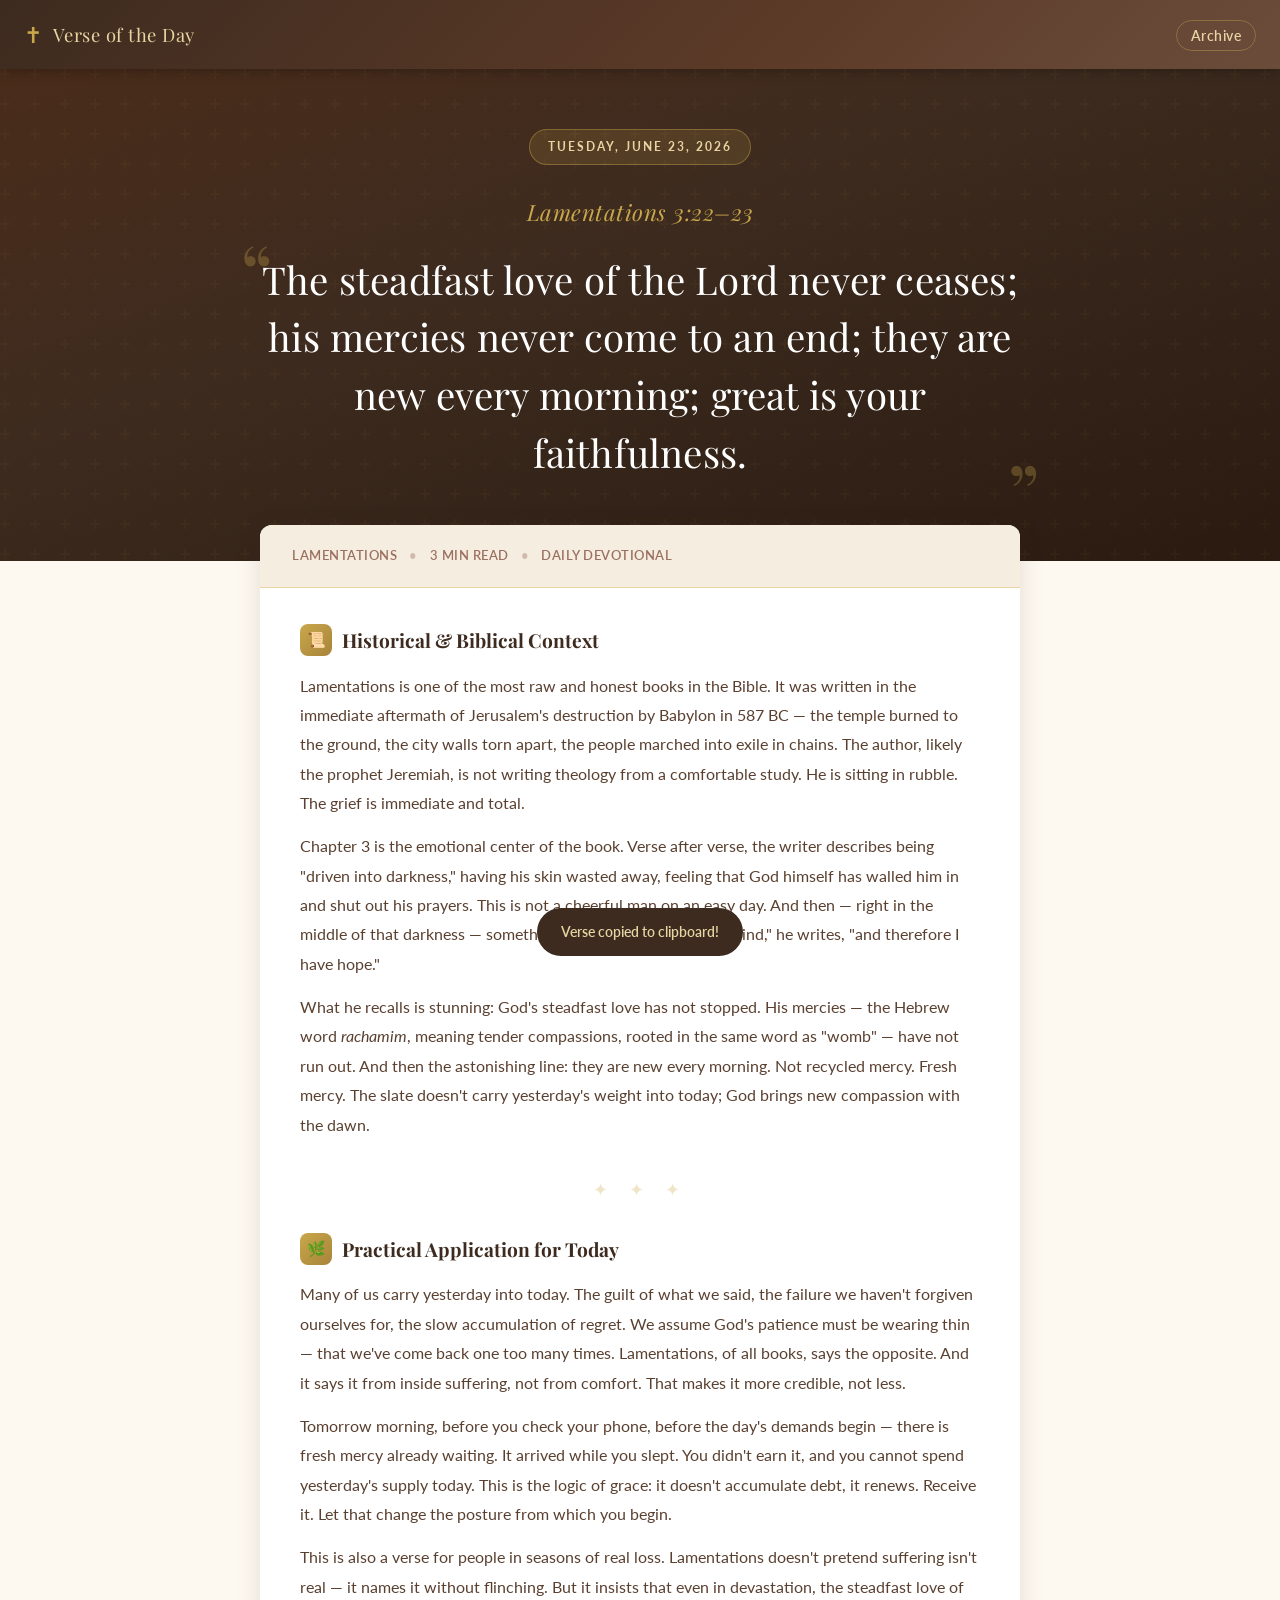
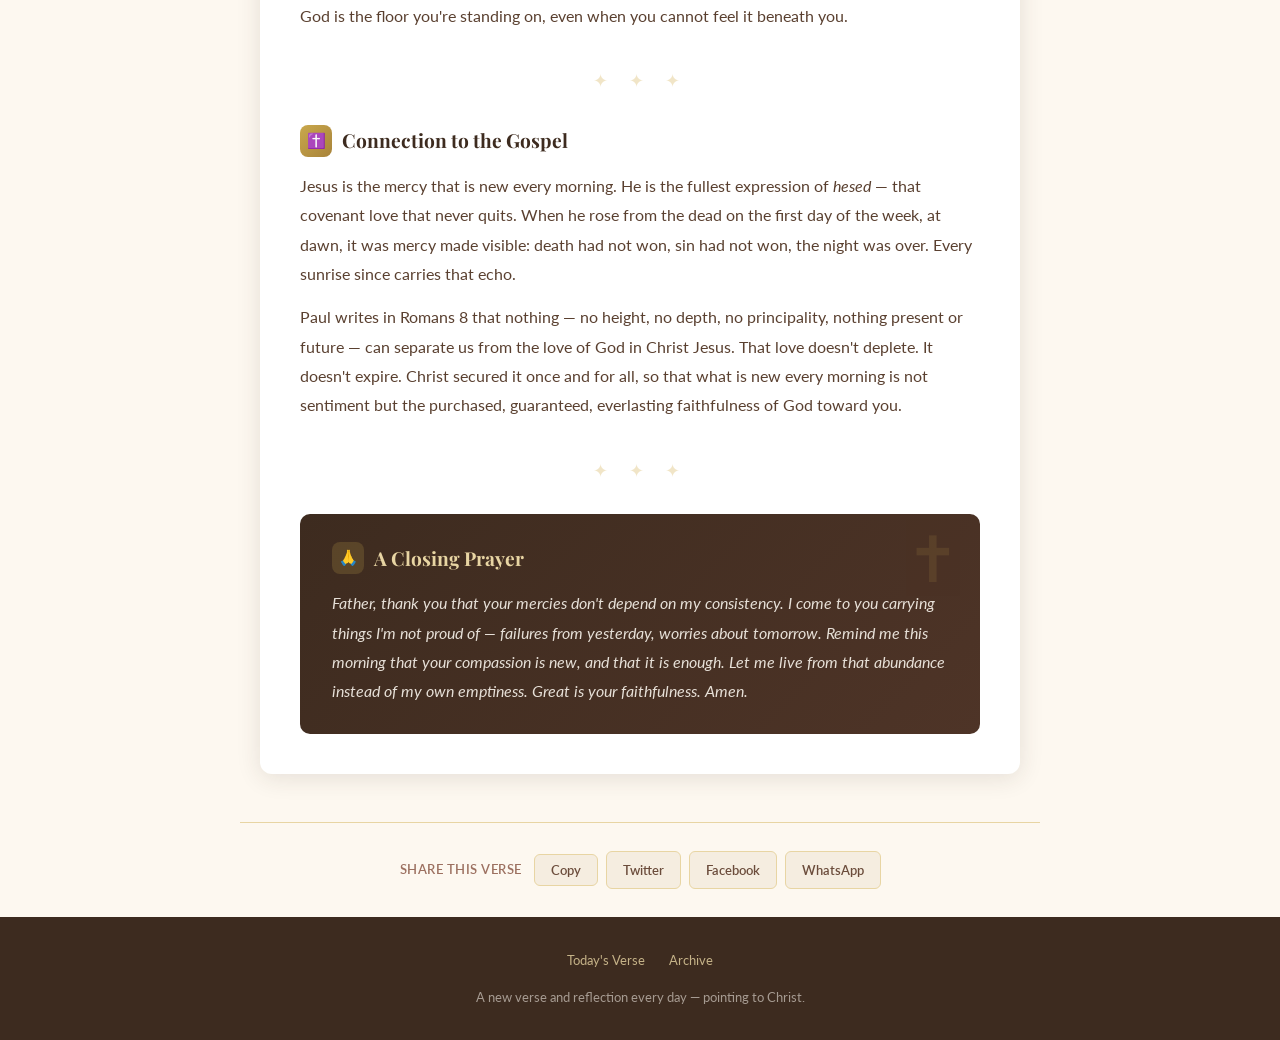
==== verses/2026-06-23.html @ a3418264 "init: initial site structure and templates" ====
<!DOCTYPE html>
<html lang="en">
<head>
  <meta charset="UTF-8">
  <meta name="viewport" content="width=device-width, initial-scale=1.0">
  <title>Lamentations 3:22–23 — Verse of the Day</title>
  <meta name="description" content="The steadfast love of the Lord never ceases; his mercies never come to an end; they are new every morning; great is your faithfulness.">
  <meta property="og:title" content="Lamentations 3:22–23 — Verse of the Day">
  <meta property="og:description" content="The steadfast love of the Lord never ceases; his mercies never come to an end; they are new every morning; great is your faithfulness.">
  <meta property="og:type" content="article">
  <meta name="twitter:card" content="summary">
  <link rel="preconnect" href="https://fonts.googleapis.com">
  <link rel="preconnect" href="https://fonts.gstatic.com" crossorigin>
  <link href="https://fonts.googleapis.com/css2?family=Playfair+Display:ital,wght@0,400;0,700;1,400&family=Lato:wght@400;600;700&display=swap" rel="stylesheet">
  <link rel="stylesheet" href="../css/style.css">
</head>
<body>

  <header class="site-header">
    <a class="site-logo" href="../index.html">
      <span class="cross-icon">✝</span>
      <span>Verse of the Day</span>
    </a>
    <nav><a href="../archive.html">Archive</a></nav>
  </header>

  <section class="hero">
    <div class="date-badge">Tuesday, June 23, 2026</div>
    <p class="verse-reference">Lamentations 3:22–23</p>
    <blockquote class="verse-text">The steadfast love of the Lord never ceases; his mercies never come to an end; they are new every morning; great is your faithfulness.</blockquote>
  </section>

  <main class="container">
    <article class="article-card">
      <div class="article-meta">
        <span>Lamentations</span>
        <span class="divider">•</span>
        <span>3 min read</span>
        <span class="divider">•</span>
        <span>Daily Devotional</span>
      </div>
      <div class="article-body">

        <div class="article-section">
          <div class="section-label">
            <div class="icon">📜</div>
            <h2>Historical &amp; Biblical Context</h2>
          </div>
          <p>Lamentations is one of the most raw and honest books in the Bible. It was written in the immediate aftermath of Jerusalem's destruction by Babylon in 587 BC — the temple burned to the ground, the city walls torn apart, the people marched into exile in chains. The author, likely the prophet Jeremiah, is not writing theology from a comfortable study. He is sitting in rubble. The grief is immediate and total.</p>
          <p>Chapter 3 is the emotional center of the book. Verse after verse, the writer describes being "driven into darkness," having his skin wasted away, feeling that God himself has walled him in and shut out his prayers. This is not a cheerful man on an easy day. And then — right in the middle of that darkness — something shifts. "But this I call to mind," he writes, "and therefore I have hope."</p>
          <p>What he recalls is stunning: God's steadfast love has not stopped. His mercies — the Hebrew word <em>rachamim</em>, meaning tender compassions, rooted in the same word as "womb" — have not run out. And then the astonishing line: they are new every morning. Not recycled mercy. Fresh mercy. The slate doesn't carry yesterday's weight into today; God brings new compassion with the dawn.</p>
        </div>

        <div class="ornament-divider">✦ ✦ ✦</div>

        <div class="article-section">
          <div class="section-label">
            <div class="icon">🌿</div>
            <h2>Practical Application for Today</h2>
          </div>
          <p>Many of us carry yesterday into today. The guilt of what we said, the failure we haven't forgiven ourselves for, the slow accumulation of regret. We assume God's patience must be wearing thin — that we've come back one too many times. Lamentations, of all books, says the opposite. And it says it from inside suffering, not from comfort. That makes it more credible, not less.</p>
          <p>Tomorrow morning, before you check your phone, before the day's demands begin — there is fresh mercy already waiting. It arrived while you slept. You didn't earn it, and you cannot spend yesterday's supply today. This is the logic of grace: it doesn't accumulate debt, it renews. Receive it. Let that change the posture from which you begin.</p>
          <p>This is also a verse for people in seasons of real loss. Lamentations doesn't pretend suffering isn't real — it names it without flinching. But it insists that even in devastation, the steadfast love of God is the floor you're standing on, even when you cannot feel it beneath you.</p>
        </div>

        <div class="ornament-divider">✦ ✦ ✦</div>

        <div class="article-section">
          <div class="section-label">
            <div class="icon">✝️</div>
            <h2>Connection to the Gospel</h2>
          </div>
          <p>Jesus is the mercy that is new every morning. He is the fullest expression of <em>hesed</em> — that covenant love that never quits. When he rose from the dead on the first day of the week, at dawn, it was mercy made visible: death had not won, sin had not won, the night was over. Every sunrise since carries that echo.</p>
          <p>Paul writes in Romans 8 that nothing — no height, no depth, no principality, nothing present or future — can separate us from the love of God in Christ Jesus. That love doesn't deplete. It doesn't expire. Christ secured it once and for all, so that what is new every morning is not sentiment but the purchased, guaranteed, everlasting faithfulness of God toward you.</p>
        </div>

        <div class="ornament-divider">✦ ✦ ✦</div>

        <div class="article-section prayer-box">
          <div class="section-label">
            <div class="icon">🙏</div>
            <h2>A Closing Prayer</h2>
          </div>
          <p>Father, thank you that your mercies don't depend on my consistency. I come to you carrying things I'm not proud of — failures from yesterday, worries about tomorrow. Remind me this morning that your compassion is new, and that it is enough. Let me live from that abundance instead of my own emptiness. Great is your faithfulness. Amen.</p>
        </div>

      </div>
    </article>
  </main>

  <div class="share-bar">
    <span class="share-label">Share this verse</span>
    <button class="share-btn" onclick="copyVerse()">Copy</button>
    <a class="share-btn" href="https://twitter.com/intent/tweet?text=%22His%20mercies%20are%20new%20every%20morning%22%20%E2%80%94%20Lamentations%203%3A22-23" target="_blank" rel="noopener">Twitter</a>
    <a class="share-btn" href="https://www.facebook.com/sharer/sharer.php?u=" target="_blank" rel="noopener">Facebook</a>
    <a class="share-btn" href="https://wa.me/?text=%22His%20mercies%20are%20new%20every%20morning%22%20%E2%80%94%20Lamentations%203%3A22-23" target="_blank" rel="noopener">WhatsApp</a>
  </div>

  <footer class="site-footer">
    <div class="footer-nav">
      <a href="../index.html">Today's Verse</a>
      <a href="../archive.html">Archive</a>
    </div>
    <p>A new verse and reflection every day &mdash; pointing to Christ.</p>
  </footer>

  <div class="toast" id="toast">Verse copied to clipboard!</div>
  <script>
    function copyVerse() {
      const text = '"The steadfast love of the Lord never ceases; his mercies never come to an end; they are new every morning." — Lamentations 3:22–23';
      navigator.clipboard.writeText(text).then(() => {
        const t = document.getElementById('toast');
        t.classList.add('show');
        setTimeout(() => t.classList.remove('show'), 2500);
      });
    }
  </script>
</body>
</html>
---- css/style.css ----
/* ===== RESET & BASE ===== */
*, *::before, *::after { box-sizing: border-box; margin: 0; padding: 0; }

:root {
  --gold:       #c9a84c;
  --gold-light: #e8d5a3;
  --cream:      #fdf8f0;
  --parchment:  #f5ede0;
  --brown-dark: #3d2b1f;
  --brown-mid:  #6b4c3b;
  --brown-soft: #9c7060;
  --text:       #2c1f14;
  --text-soft:  #5a4030;
  --white:      #ffffff;
  --shadow:     rgba(61, 43, 31, 0.12);
  --radius:     12px;
  --font-serif: 'Playfair Display', Georgia, 'Times New Roman', serif;
  --font-sans:  'Lato', 'Helvetica Neue', Arial, sans-serif;
}

html { scroll-behavior: smooth; }

body {
  font-family: var(--font-sans);
  background-color: var(--cream);
  color: var(--text);
  line-height: 1.7;
  min-height: 100vh;
}

/* ===== GOOGLE FONTS (loaded in HTML) ===== */

/* ===== HEADER ===== */
.site-header {
  background: linear-gradient(135deg, var(--brown-dark) 0%, #5c3a28 60%, var(--brown-mid) 100%);
  padding: 16px 24px;
  display: flex;
  align-items: center;
  justify-content: space-between;
  position: sticky;
  top: 0;
  z-index: 100;
  box-shadow: 0 2px 12px rgba(0,0,0,0.3);
}

.site-logo {
  display: flex;
  align-items: center;
  gap: 10px;
  text-decoration: none;
}

.site-logo .cross-icon {
  font-size: 22px;
  color: var(--gold);
}

.site-logo span {
  font-family: var(--font-serif);
  font-size: 1.15rem;
  color: var(--gold-light);
  letter-spacing: 0.5px;
}

nav a {
  color: var(--gold-light);
  text-decoration: none;
  font-size: 0.875rem;
  font-weight: 600;
  letter-spacing: 0.5px;
  padding: 6px 14px;
  border: 1px solid rgba(201,168,76,0.4);
  border-radius: 20px;
  transition: all 0.2s ease;
}

nav a:hover {
  background: rgba(201,168,76,0.15);
  border-color: var(--gold);
  color: var(--gold);
}

/* ===== HERO / VERSE SECTION ===== */
.hero {
  background: linear-gradient(160deg, #4a2c1a 0%, #3d2b1f 40%, #2a1a10 100%);
  padding: 60px 24px 80px;
  text-align: center;
  position: relative;
  overflow: hidden;
}

.hero::before {
  content: '';
  position: absolute;
  inset: 0;
  background: url("data:image/svg+xml,%3Csvg width='60' height='60' viewBox='0 0 60 60' xmlns='http://www.w3.org/2000/svg'%3E%3Cg fill='none' fill-rule='evenodd'%3E%3Cg fill='%23c9a84c' fill-opacity='0.04'%3E%3Cpath d='M36 34v-4h-2v4h-4v2h4v4h2v-4h4v-2h-4zm0-30V0h-2v4h-4v2h4v4h2V6h4V4h-4zM6 34v-4H4v4H0v2h4v4h2v-4h4v-2H6zM6 4V0H4v4H0v2h4v4h2V6h4V4H6z'/%3E%3C/g%3E%3C/g%3E%3C/svg%3E");
  pointer-events: none;
}

.date-badge {
  display: inline-block;
  background: rgba(201,168,76,0.15);
  border: 1px solid rgba(201,168,76,0.4);
  color: var(--gold-light);
  font-size: 0.78rem;
  font-weight: 700;
  letter-spacing: 2px;
  text-transform: uppercase;
  padding: 6px 18px;
  border-radius: 20px;
  margin-bottom: 28px;
}

.verse-reference {
  font-family: var(--font-serif);
  font-size: clamp(1.1rem, 3vw, 1.4rem);
  color: var(--gold);
  margin-bottom: 20px;
  font-style: italic;
  letter-spacing: 0.5px;
}

.verse-text {
  font-family: var(--font-serif);
  font-size: clamp(1.5rem, 4.5vw, 2.4rem);
  color: var(--white);
  max-width: 780px;
  margin: 0 auto;
  line-height: 1.5;
  font-weight: 400;
  letter-spacing: 0.2px;
  position: relative;
}

.verse-text::before {
  content: '\201C';
  font-size: 5rem;
  color: var(--gold);
  opacity: 0.3;
  position: absolute;
  top: -20px;
  left: -10px;
  line-height: 1;
  font-family: var(--font-serif);
}

.verse-text::after {
  content: '\201D';
  font-size: 5rem;
  color: var(--gold);
  opacity: 0.3;
  position: absolute;
  bottom: -50px;
  right: -10px;
  line-height: 1;
  font-family: var(--font-serif);
}

/* ===== SHARE BUTTONS ===== */
.share-bar {
  display: flex;
  align-items: center;
  justify-content: center;
  gap: 8px;
  flex-wrap: wrap;
  padding: 28px 20px;
  border-top: 1px solid var(--gold-light);
  max-width: 800px;
  margin: 0 auto;
}

.share-label {
  color: var(--brown-soft);
  font-size: 0.8rem;
  font-weight: 600;
  letter-spacing: 0.5px;
  text-transform: uppercase;
  margin-right: 4px;
}

.share-btn {
  display: inline-flex;
  align-items: center;
  padding: 7px 16px;
  border-radius: 6px;
  font-size: 0.82rem;
  font-weight: 600;
  font-family: var(--font-sans);
  text-decoration: none;
  color: var(--brown-mid);
  background: var(--parchment);
  border: 1px solid var(--gold-light);
  cursor: pointer;
  transition: background 0.15s ease, border-color 0.15s ease;
}

.share-btn:hover {
  background: var(--gold-light);
  border-color: var(--gold);
}

/* ===== MAIN CONTENT ===== */
.container {
  max-width: 800px;
  margin: 0 auto;
  padding: 0 20px;
}

.article-card {
  background: var(--white);
  border-radius: var(--radius);
  box-shadow: 0 4px 24px var(--shadow);
  margin: -36px auto 48px;
  overflow: hidden;
  position: relative;
}

.article-meta {
  background: var(--parchment);
  border-bottom: 1px solid var(--gold-light);
  padding: 20px 32px;
  display: flex;
  align-items: center;
  gap: 12px;
}

.article-meta .divider { color: var(--brown-soft); opacity: 0.4; }

.article-meta span {
  font-size: 0.8rem;
  font-weight: 600;
  letter-spacing: 0.5px;
  color: var(--brown-soft);
  text-transform: uppercase;
}

.article-body {
  padding: 36px 40px 40px;
}

@media (max-width: 600px) {
  .article-body { padding: 24px 20px 28px; }
  .article-meta { padding: 16px 20px; }
}

/* ===== ARTICLE SECTIONS ===== */
.article-section {
  margin-bottom: 36px;
}

.article-section:last-child { margin-bottom: 0; }

.section-label {
  display: flex;
  align-items: center;
  gap: 10px;
  margin-bottom: 14px;
}

.section-label .icon {
  width: 32px;
  height: 32px;
  background: linear-gradient(135deg, var(--gold) 0%, #a8833a 100%);
  border-radius: 8px;
  display: flex;
  align-items: center;
  justify-content: center;
  font-size: 15px;
  flex-shrink: 0;
}

.section-label h2 {
  font-family: var(--font-serif);
  font-size: 1.2rem;
  color: var(--brown-dark);
  font-weight: 700;
}

.article-section p {
  color: var(--text-soft);
  font-size: 1.02rem;
  line-height: 1.8;
  margin-bottom: 14px;
}

.article-section p:last-child { margin-bottom: 0; }

/* ===== DIVIDER ===== */
.ornament-divider {
  text-align: center;
  margin: 28px 0;
  color: var(--gold-light);
  font-size: 1.1rem;
  letter-spacing: 8px;
  opacity: 0.6;
}

/* ===== PRAYER BOX ===== */
.prayer-box {
  background: linear-gradient(135deg, var(--brown-dark) 0%, #4e3427 100%);
  border-radius: 10px;
  padding: 28px 32px;
  margin-top: 8px;
  position: relative;
  overflow: hidden;
}

.prayer-box::before {
  content: '\271D';
  position: absolute;
  right: 20px;
  top: 12px;
  font-size: 4rem;
  color: var(--gold);
  opacity: 0.12;
  line-height: 1;
}

.prayer-box .section-label h2 { color: var(--gold-light); }
.prayer-box .section-label .icon { background: rgba(201,168,76,0.2); }

.prayer-box p {
  color: rgba(253,248,240,0.88) !important;
  font-style: italic;
  font-size: 1.02rem;
}

/* ===== FOOTER ===== */
.site-footer {
  background: var(--brown-dark);
  color: rgba(253,248,240,0.55);
  text-align: center;
  padding: 32px 20px;
  font-size: 0.83rem;
}

.site-footer a {
  color: var(--gold-light);
  text-decoration: none;
  opacity: 0.8;
  transition: opacity 0.2s;
}

.site-footer a:hover { opacity: 1; }

.site-footer .footer-nav {
  display: flex;
  justify-content: center;
  gap: 24px;
  margin-bottom: 14px;
}

/* ===== ARCHIVE PAGE ===== */
.page-hero {
  background: linear-gradient(135deg, var(--brown-dark) 0%, #4e3427 100%);
  padding: 48px 24px;
  text-align: center;
}

.page-hero h1 {
  font-family: var(--font-serif);
  font-size: clamp(1.8rem, 4vw, 2.6rem);
  color: var(--gold-light);
  margin-bottom: 10px;
}

.page-hero p {
  color: rgba(253,248,240,0.6);
  font-size: 0.95rem;
}

.archive-grid {
  display: grid;
  grid-template-columns: repeat(auto-fill, minmax(300px, 1fr));
  gap: 20px;
  padding: 40px 0 60px;
}

.archive-card {
  background: var(--white);
  border-radius: var(--radius);
  box-shadow: 0 2px 12px var(--shadow);
  padding: 24px;
  text-decoration: none;
  display: block;
  transition: transform 0.2s ease, box-shadow 0.2s ease;
  border-left: 4px solid var(--gold);
}

.archive-card:hover {
  transform: translateY(-3px);
  box-shadow: 0 6px 20px var(--shadow);
}

.archive-card .card-date {
  font-size: 0.75rem;
  font-weight: 700;
  text-transform: uppercase;
  letter-spacing: 1px;
  color: var(--gold);
  margin-bottom: 8px;
}

.archive-card .card-ref {
  font-family: var(--font-serif);
  font-size: 1rem;
  color: var(--brown-dark);
  font-weight: 700;
  margin-bottom: 8px;
}

.archive-card .card-preview {
  font-size: 0.88rem;
  color: var(--text-soft);
  line-height: 1.6;
  display: -webkit-box;
  -webkit-line-clamp: 3;
  -webkit-box-orient: vertical;
  overflow: hidden;
}

/* ===== COPY SUCCESS TOAST ===== */
.toast {
  position: fixed;
  bottom: 24px;
  left: 50%;
  transform: translateX(-50%) translateY(80px);
  background: var(--brown-dark);
  color: var(--gold-light);
  padding: 12px 24px;
  border-radius: 24px;
  font-size: 0.875rem;
  font-weight: 600;
  z-index: 1000;
  transition: transform 0.3s ease;
  pointer-events: none;
}

.toast.show { transform: translateX(-50%) translateY(0); }

/* ===== RESPONSIVE ===== */
@media (max-width: 480px) {
  .hero { padding: 48px 16px 64px; }
  .verse-text::before, .verse-text::after { display: none; }
  .share-bar { gap: 8px; }
  .share-btn { padding: 8px 14px; font-size: 0.78rem; }
  .archive-grid { grid-template-columns: 1fr; }
}
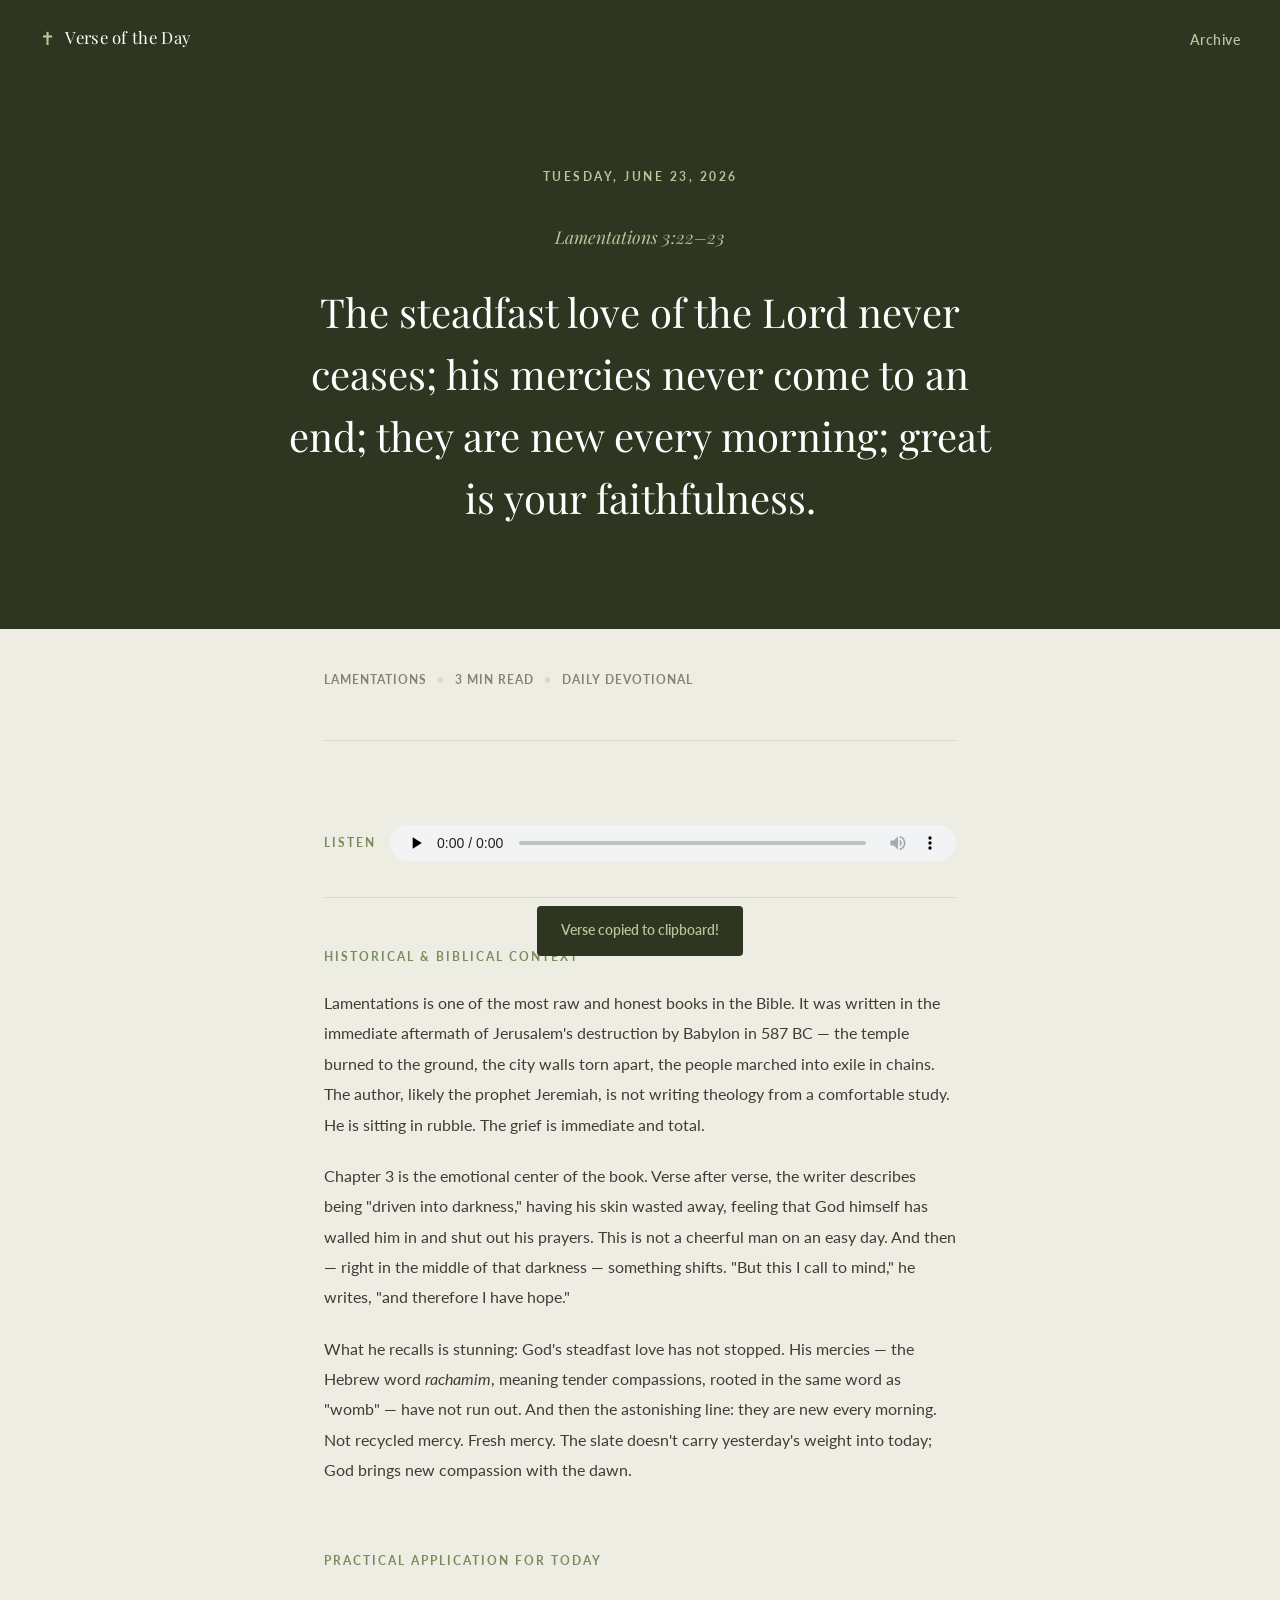
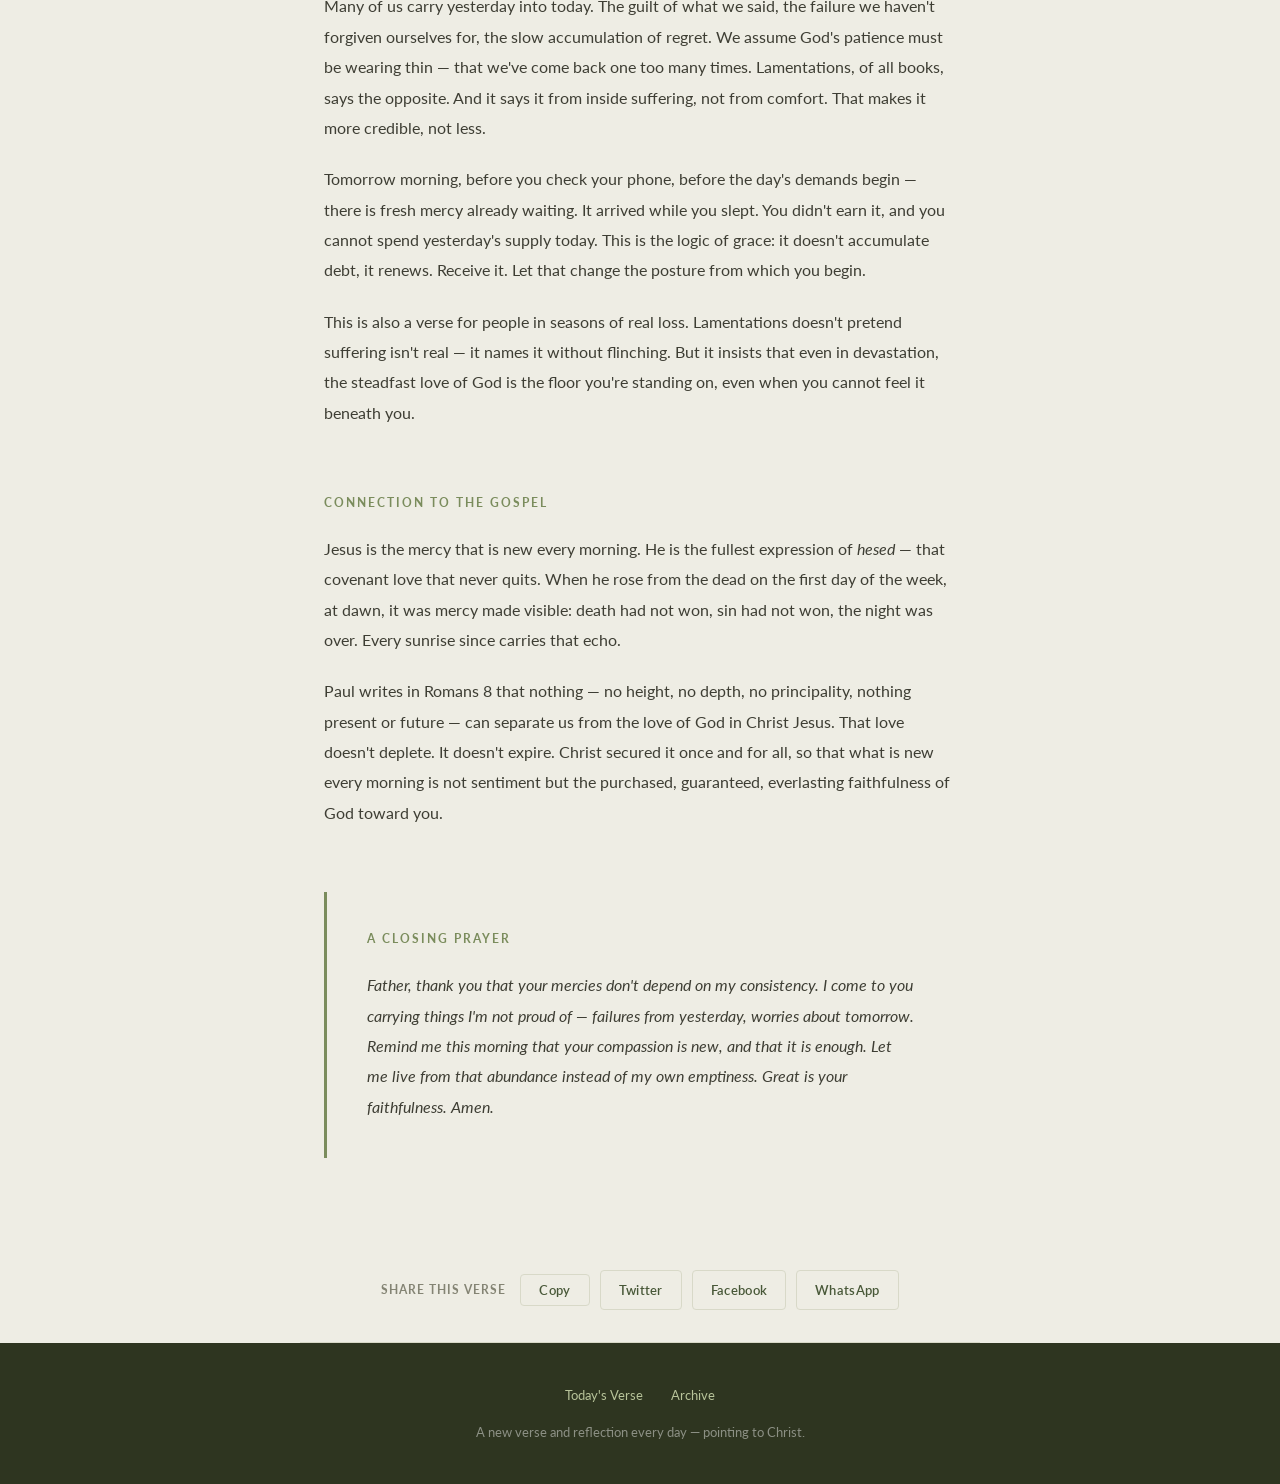
==== commit c91ab2b4: "feat: add ElevenLabs TTS audio player to Tuesday article" ====
--- a/verses/2026-06-23.html
+++ b/verses/2026-06-23.html
@@ -38,6 +38,13 @@
         <span>3 min read</span>
         <span class="divider">•</span>
         <span>Daily Devotional</span>
+      </div>
+
+      <div class="audio-player">
+        <span class="audio-label">Listen</span>
+        <audio controls preload="none">
+          <source src="../audio/2026-06-23.mp3" type="audio/mpeg">
+        </audio>
       </div>
       <div class="article-body">
 
--- a/css/style.css
+++ b/css/style.css
@@ -2,45 +2,45 @@
 *, *::before, *::after { box-sizing: border-box; margin: 0; padding: 0; }
 
 :root {
-  --gold:       #c9a84c;
-  --gold-light: #e8d5a3;
-  --cream:      #fdf8f0;
-  --parchment:  #f5ede0;
-  --brown-dark: #3d2b1f;
-  --brown-mid:  #6b4c3b;
-  --brown-soft: #9c7060;
-  --text:       #2c1f14;
-  --text-soft:  #5a4030;
-  --white:      #ffffff;
-  --shadow:     rgba(61, 43, 31, 0.12);
-  --radius:     12px;
-  --font-serif: 'Playfair Display', Georgia, 'Times New Roman', serif;
-  --font-sans:  'Lato', 'Helvetica Neue', Arial, sans-serif;
+  --olive:        #7a8c5c;   /* warm army green accent */
+  --olive-light:  #b8c49a;   /* warm sage */
+  --olive-pale:   #e4e8d8;   /* pale warm sage */
+  --forest:       #2e3520;   /* deep warm forest */
+  --forest-mid:   #485838;   /* mid warm olive */
+  --cream:        #eeede4;   /* warm creamy-olive background */
+  --white:        #ffffff;
+  --text:         #1c1c18;   /* warm near-black */
+  --text-soft:    #3e3e34;   /* warm secondary text */
+  --text-muted:   #848474;   /* warm muted label */
+  --border:       #d8d9c8;   /* warm sage border */
+  --shadow:       rgba(46, 53, 32, 0.08);
+  --radius:       10px;
+  --font-serif:   'Playfair Display', Georgia, 'Times New Roman', serif;
+  --font-sans:    'Lato', 'Helvetica Neue', Arial, sans-serif;
+  --content-width: 680px;
 }
 
 html { scroll-behavior: smooth; }
 
 body {
   font-family: var(--font-sans);
+  font-size: 19px;
   background-color: var(--cream);
   color: var(--text);
-  line-height: 1.7;
+  line-height: 1.9;
   min-height: 100vh;
 }
-
-/* ===== GOOGLE FONTS (loaded in HTML) ===== */
 
 /* ===== HEADER ===== */
 .site-header {
-  background: linear-gradient(135deg, var(--brown-dark) 0%, #5c3a28 60%, var(--brown-mid) 100%);
-  padding: 16px 24px;
+  background: var(--forest);
+  padding: 20px 40px;
   display: flex;
   align-items: center;
   justify-content: space-between;
   position: sticky;
   top: 0;
   z-index: 100;
-  box-shadow: 0 2px 12px rgba(0,0,0,0.3);
 }
 
 .site-logo {
@@ -51,109 +51,61 @@
 }
 
 .site-logo .cross-icon {
-  font-size: 22px;
-  color: var(--gold);
+  font-size: 18px;
+  color: var(--olive-light);
 }
 
 .site-logo span {
   font-family: var(--font-serif);
-  font-size: 1.15rem;
-  color: var(--gold-light);
-  letter-spacing: 0.5px;
+  font-size: 1.05rem;
+  color: var(--white);
+  letter-spacing: 0.3px;
 }
 
 nav a {
-  color: var(--gold-light);
-  text-decoration: none;
-  font-size: 0.875rem;
+  color: var(--olive-light);
+  text-decoration: none;
+  font-size: 0.85rem;
   font-weight: 600;
   letter-spacing: 0.5px;
-  padding: 6px 14px;
-  border: 1px solid rgba(201,168,76,0.4);
-  border-radius: 20px;
-  transition: all 0.2s ease;
-}
-
-nav a:hover {
-  background: rgba(201,168,76,0.15);
-  border-color: var(--gold);
-  color: var(--gold);
-}
+  transition: color 0.2s ease;
+}
+
+nav a:hover { color: var(--white); }
 
 /* ===== HERO / VERSE SECTION ===== */
 .hero {
-  background: linear-gradient(160deg, #4a2c1a 0%, #3d2b1f 40%, #2a1a10 100%);
-  padding: 60px 24px 80px;
+  background: var(--forest);
+  padding: 80px 40px 100px;
   text-align: center;
-  position: relative;
-  overflow: hidden;
-}
-
-.hero::before {
-  content: '';
-  position: absolute;
-  inset: 0;
-  background: url("data:image/svg+xml,%3Csvg width='60' height='60' viewBox='0 0 60 60' xmlns='http://www.w3.org/2000/svg'%3E%3Cg fill='none' fill-rule='evenodd'%3E%3Cg fill='%23c9a84c' fill-opacity='0.04'%3E%3Cpath d='M36 34v-4h-2v4h-4v2h4v4h2v-4h4v-2h-4zm0-30V0h-2v4h-4v2h4v4h2V6h4V4h-4zM6 34v-4H4v4H0v2h4v4h2v-4h4v-2H6zM6 4V0H4v4H0v2h4v4h2V6h4V4H6z'/%3E%3C/g%3E%3C/g%3E%3C/svg%3E");
-  pointer-events: none;
 }
 
 .date-badge {
   display: inline-block;
-  background: rgba(201,168,76,0.15);
-  border: 1px solid rgba(201,168,76,0.4);
-  color: var(--gold-light);
-  font-size: 0.78rem;
-  font-weight: 700;
-  letter-spacing: 2px;
-  text-transform: uppercase;
-  padding: 6px 18px;
-  border-radius: 20px;
+  color: var(--olive-light);
+  font-size: 0.72rem;
+  font-weight: 700;
+  letter-spacing: 2.5px;
+  text-transform: uppercase;
+  margin-bottom: 32px;
+}
+
+.verse-reference {
+  font-family: var(--font-serif);
+  font-size: 1.1rem;
+  color: var(--olive-light);
   margin-bottom: 28px;
-}
-
-.verse-reference {
-  font-family: var(--font-serif);
-  font-size: clamp(1.1rem, 3vw, 1.4rem);
-  color: var(--gold);
-  margin-bottom: 20px;
   font-style: italic;
-  letter-spacing: 0.5px;
 }
 
 .verse-text {
   font-family: var(--font-serif);
-  font-size: clamp(1.5rem, 4.5vw, 2.4rem);
+  font-size: clamp(1.7rem, 4vw, 2.5rem);
   color: var(--white);
-  max-width: 780px;
+  max-width: 740px;
   margin: 0 auto;
-  line-height: 1.5;
+  line-height: 1.55;
   font-weight: 400;
-  letter-spacing: 0.2px;
-  position: relative;
-}
-
-.verse-text::before {
-  content: '\201C';
-  font-size: 5rem;
-  color: var(--gold);
-  opacity: 0.3;
-  position: absolute;
-  top: -20px;
-  left: -10px;
-  line-height: 1;
-  font-family: var(--font-serif);
-}
-
-.verse-text::after {
-  content: '\201D';
-  font-size: 5rem;
-  color: var(--gold);
-  opacity: 0.3;
-  position: absolute;
-  bottom: -50px;
-  right: -10px;
-  line-height: 1;
-  font-family: var(--font-serif);
 }
 
 /* ===== SHARE BUTTONS ===== */
@@ -161,258 +113,242 @@
   display: flex;
   align-items: center;
   justify-content: center;
-  gap: 8px;
+  gap: 10px;
   flex-wrap: wrap;
-  padding: 28px 20px;
-  border-top: 1px solid var(--gold-light);
-  max-width: 800px;
+  padding: 32px 20px;
+  max-width: var(--content-width);
   margin: 0 auto;
+  border-bottom: 1px solid var(--border);
 }
 
 .share-label {
-  color: var(--brown-soft);
+  color: var(--text-muted);
+  font-size: 0.75rem;
+  font-weight: 700;
+  letter-spacing: 1px;
+  text-transform: uppercase;
+  margin-right: 4px;
+}
+
+.share-btn {
+  display: inline-flex;
+  align-items: center;
+  padding: 7px 18px;
+  border-radius: 4px;
   font-size: 0.8rem;
   font-weight: 600;
-  letter-spacing: 0.5px;
-  text-transform: uppercase;
-  margin-right: 4px;
-}
-
-.share-btn {
-  display: inline-flex;
-  align-items: center;
-  padding: 7px 16px;
-  border-radius: 6px;
-  font-size: 0.82rem;
-  font-weight: 600;
   font-family: var(--font-sans);
   text-decoration: none;
-  color: var(--brown-mid);
-  background: var(--parchment);
-  border: 1px solid var(--gold-light);
+  color: var(--forest-mid);
+  background: var(--cream);
+  border: 1px solid var(--border);
   cursor: pointer;
   transition: background 0.15s ease, border-color 0.15s ease;
+  letter-spacing: 0.3px;
 }
 
 .share-btn:hover {
-  background: var(--gold-light);
-  border-color: var(--gold);
+  background: var(--olive-pale);
+  border-color: var(--olive-light);
+  color: var(--forest);
 }
 
 /* ===== MAIN CONTENT ===== */
 .container {
-  max-width: 800px;
+  max-width: var(--content-width);
   margin: 0 auto;
-  padding: 0 20px;
+  padding: 0 24px;
 }
 
 .article-card {
-  background: var(--white);
-  border-radius: var(--radius);
-  box-shadow: 0 4px 24px var(--shadow);
-  margin: -36px auto 48px;
-  overflow: hidden;
-  position: relative;
+  margin: 0 auto;
+  padding-bottom: 80px;
 }
 
 .article-meta {
-  background: var(--parchment);
-  border-bottom: 1px solid var(--gold-light);
-  padding: 20px 32px;
-  display: flex;
-  align-items: center;
-  gap: 12px;
-}
-
-.article-meta .divider { color: var(--brown-soft); opacity: 0.4; }
+  display: flex;
+  align-items: center;
+  gap: 10px;
+  padding: 40px 0 48px;
+  border-bottom: 1px solid var(--border);
+  margin-bottom: 64px;
+}
+
+.article-meta .divider { color: var(--border); }
 
 .article-meta span {
-  font-size: 0.8rem;
-  font-weight: 600;
-  letter-spacing: 0.5px;
-  color: var(--brown-soft);
-  text-transform: uppercase;
-}
-
-.article-body {
-  padding: 36px 40px 40px;
-}
-
-@media (max-width: 600px) {
-  .article-body { padding: 24px 20px 28px; }
-  .article-meta { padding: 16px 20px; }
+  font-size: 0.75rem;
+  font-weight: 700;
+  letter-spacing: 1px;
+  color: var(--text-muted);
+  text-transform: uppercase;
+}
+
+.article-body { padding: 0; }
+
+/* ===== AUDIO PLAYER ===== */
+.audio-player {
+  display: flex;
+  align-items: center;
+  gap: 14px;
+  padding: 20px 0 36px;
+  border-bottom: 1px solid var(--border);
+  margin-bottom: 48px;
+}
+
+.audio-label {
+  font-size: 0.72rem;
+  font-weight: 700;
+  letter-spacing: 2px;
+  text-transform: uppercase;
+  color: var(--olive);
+  white-space: nowrap;
+}
+
+.audio-player audio {
+  flex: 1;
+  height: 36px;
+  accent-color: var(--olive);
 }
 
 /* ===== ARTICLE SECTIONS ===== */
 .article-section {
-  margin-bottom: 36px;
+  margin-bottom: 64px;
 }
 
 .article-section:last-child { margin-bottom: 0; }
 
+/* Icon boxes hidden — replaced by clean text label */
+.section-label .icon { display: none; }
+
 .section-label {
-  display: flex;
-  align-items: center;
-  gap: 10px;
-  margin-bottom: 14px;
-}
-
-.section-label .icon {
-  width: 32px;
-  height: 32px;
-  background: linear-gradient(135deg, var(--gold) 0%, #a8833a 100%);
-  border-radius: 8px;
-  display: flex;
-  align-items: center;
-  justify-content: center;
-  font-size: 15px;
-  flex-shrink: 0;
+  margin-bottom: 20px;
 }
 
 .section-label h2 {
-  font-family: var(--font-serif);
-  font-size: 1.2rem;
-  color: var(--brown-dark);
-  font-weight: 700;
+  font-size: 0.72rem;
+  font-weight: 700;
+  letter-spacing: 2px;
+  text-transform: uppercase;
+  color: var(--olive);
 }
 
 .article-section p {
   color: var(--text-soft);
-  font-size: 1.02rem;
-  line-height: 1.8;
-  margin-bottom: 14px;
+  font-size: 1rem;
+  line-height: 1.9;
+  margin-bottom: 1.3em;
 }
 
 .article-section p:last-child { margin-bottom: 0; }
 
-/* ===== DIVIDER ===== */
-.ornament-divider {
-  text-align: center;
-  margin: 28px 0;
-  color: var(--gold-light);
-  font-size: 1.1rem;
-  letter-spacing: 8px;
-  opacity: 0.6;
-}
+/* Ornament dividers removed — whitespace does the work */
+.ornament-divider { display: none; }
 
 /* ===== PRAYER BOX ===== */
 .prayer-box {
-  background: linear-gradient(135deg, var(--brown-dark) 0%, #4e3427 100%);
-  border-radius: 10px;
-  padding: 28px 32px;
-  margin-top: 8px;
-  position: relative;
-  overflow: hidden;
-}
-
-.prayer-box::before {
-  content: '\271D';
-  position: absolute;
-  right: 20px;
-  top: 12px;
-  font-size: 4rem;
-  color: var(--gold);
-  opacity: 0.12;
-  line-height: 1;
-}
-
-.prayer-box .section-label h2 { color: var(--gold-light); }
-.prayer-box .section-label .icon { background: rgba(201,168,76,0.2); }
+  background: var(--cream);
+  border-left: 3px solid var(--olive);
+  border-radius: 0;
+  padding: 36px 40px;
+  margin-top: 0;
+}
+
+.prayer-box::before { display: none; }
+
+.prayer-box .section-label h2 { color: var(--olive); }
 
 .prayer-box p {
-  color: rgba(253,248,240,0.88) !important;
+  color: var(--text-soft) !important;
   font-style: italic;
-  font-size: 1.02rem;
+  font-size: 1rem;
 }
 
 /* ===== FOOTER ===== */
 .site-footer {
-  background: var(--brown-dark);
-  color: rgba(253,248,240,0.55);
+  background: var(--forest);
+  color: rgba(255,255,255,0.45);
   text-align: center;
-  padding: 32px 20px;
-  font-size: 0.83rem;
+  padding: 40px 20px;
+  font-size: 0.8rem;
 }
 
 .site-footer a {
-  color: var(--gold-light);
-  text-decoration: none;
-  opacity: 0.8;
-  transition: opacity 0.2s;
-}
-
-.site-footer a:hover { opacity: 1; }
+  color: var(--olive-light);
+  text-decoration: none;
+  transition: color 0.2s;
+}
+
+.site-footer a:hover { color: var(--white); }
 
 .site-footer .footer-nav {
   display: flex;
   justify-content: center;
-  gap: 24px;
-  margin-bottom: 14px;
+  gap: 28px;
+  margin-bottom: 12px;
 }
 
 /* ===== ARCHIVE PAGE ===== */
 .page-hero {
-  background: linear-gradient(135deg, var(--brown-dark) 0%, #4e3427 100%);
-  padding: 48px 24px;
+  background: var(--forest);
+  padding: 72px 40px;
   text-align: center;
 }
 
 .page-hero h1 {
   font-family: var(--font-serif);
-  font-size: clamp(1.8rem, 4vw, 2.6rem);
-  color: var(--gold-light);
-  margin-bottom: 10px;
+  font-size: clamp(2rem, 4vw, 2.8rem);
+  color: var(--white);
+  margin-bottom: 12px;
+  font-weight: 400;
 }
 
 .page-hero p {
-  color: rgba(253,248,240,0.6);
-  font-size: 0.95rem;
+  color: var(--olive-light);
+  font-size: 0.9rem;
+  letter-spacing: 0.5px;
 }
 
 .archive-grid {
   display: grid;
   grid-template-columns: repeat(auto-fill, minmax(300px, 1fr));
-  gap: 20px;
-  padding: 40px 0 60px;
+  gap: 1px;
+  padding: 60px 0 80px;
+  background: var(--border);
 }
 
 .archive-card {
   background: var(--white);
-  border-radius: var(--radius);
-  box-shadow: 0 2px 12px var(--shadow);
-  padding: 24px;
+  padding: 32px 28px;
   text-decoration: none;
   display: block;
-  transition: transform 0.2s ease, box-shadow 0.2s ease;
-  border-left: 4px solid var(--gold);
-}
-
-.archive-card:hover {
-  transform: translateY(-3px);
-  box-shadow: 0 6px 20px var(--shadow);
-}
+  transition: background 0.15s ease;
+}
+
+.archive-card:hover { background: var(--cream); }
 
 .archive-card .card-date {
-  font-size: 0.75rem;
-  font-weight: 700;
-  text-transform: uppercase;
-  letter-spacing: 1px;
-  color: var(--gold);
-  margin-bottom: 8px;
+  font-size: 0.7rem;
+  font-weight: 700;
+  text-transform: uppercase;
+  letter-spacing: 1.5px;
+  color: var(--olive);
+  margin-bottom: 10px;
 }
 
 .archive-card .card-ref {
   font-family: var(--font-serif);
-  font-size: 1rem;
-  color: var(--brown-dark);
-  font-weight: 700;
-  margin-bottom: 8px;
+  font-size: 1.15rem;
+  color: var(--text);
+  font-weight: 700;
+  margin-bottom: 10px;
+  line-height: 1.3;
 }
 
 .archive-card .card-preview {
   font-size: 0.88rem;
-  color: var(--text-soft);
-  line-height: 1.6;
+  color: var(--text-muted);
+  line-height: 1.7;
   display: -webkit-box;
   -webkit-line-clamp: 3;
   -webkit-box-orient: vertical;
@@ -425,11 +361,11 @@
   bottom: 24px;
   left: 50%;
   transform: translateX(-50%) translateY(80px);
-  background: var(--brown-dark);
-  color: var(--gold-light);
+  background: var(--forest);
+  color: var(--olive-light);
   padding: 12px 24px;
-  border-radius: 24px;
-  font-size: 0.875rem;
+  border-radius: 4px;
+  font-size: 0.85rem;
   font-weight: 600;
   z-index: 1000;
   transition: transform 0.3s ease;
@@ -439,10 +375,23 @@
 .toast.show { transform: translateX(-50%) translateY(0); }
 
 /* ===== RESPONSIVE ===== */
-@media (max-width: 480px) {
-  .hero { padding: 48px 16px 64px; }
-  .verse-text::before, .verse-text::after { display: none; }
-  .share-bar { gap: 8px; }
-  .share-btn { padding: 8px 14px; font-size: 0.78rem; }
+@media (max-width: 600px) {
+  body { font-size: 20px; }
+  .site-header { padding: 16px 20px; }
+  .hero { padding: 60px 20px 80px; }
+  .verse-text { font-size: 1.9rem; line-height: 1.5; }
+  .verse-reference { font-size: 1.15rem; }
+  .article-meta { padding: 32px 0 36px; margin-bottom: 48px; }
+  .article-section { margin-bottom: 48px; }
+  .article-section p { font-size: 1.1rem; line-height: 1.9; }
+  .section-label h2 { font-size: 0.8rem; }
+  .prayer-box { padding: 28px 24px; }
+  .prayer-box p { font-size: 1.1rem; }
+  .share-bar { padding: 24px 16px; gap: 8px; }
+  .share-btn { font-size: 0.9rem; }
   .archive-grid { grid-template-columns: 1fr; }
-}
+  .archive-card .card-ref { font-size: 1.25rem; }
+  .archive-card .card-preview { font-size: 0.95rem; }
+  .page-hero { padding: 52px 20px; }
+  .page-hero h1 { font-size: 2.2rem; }
+}
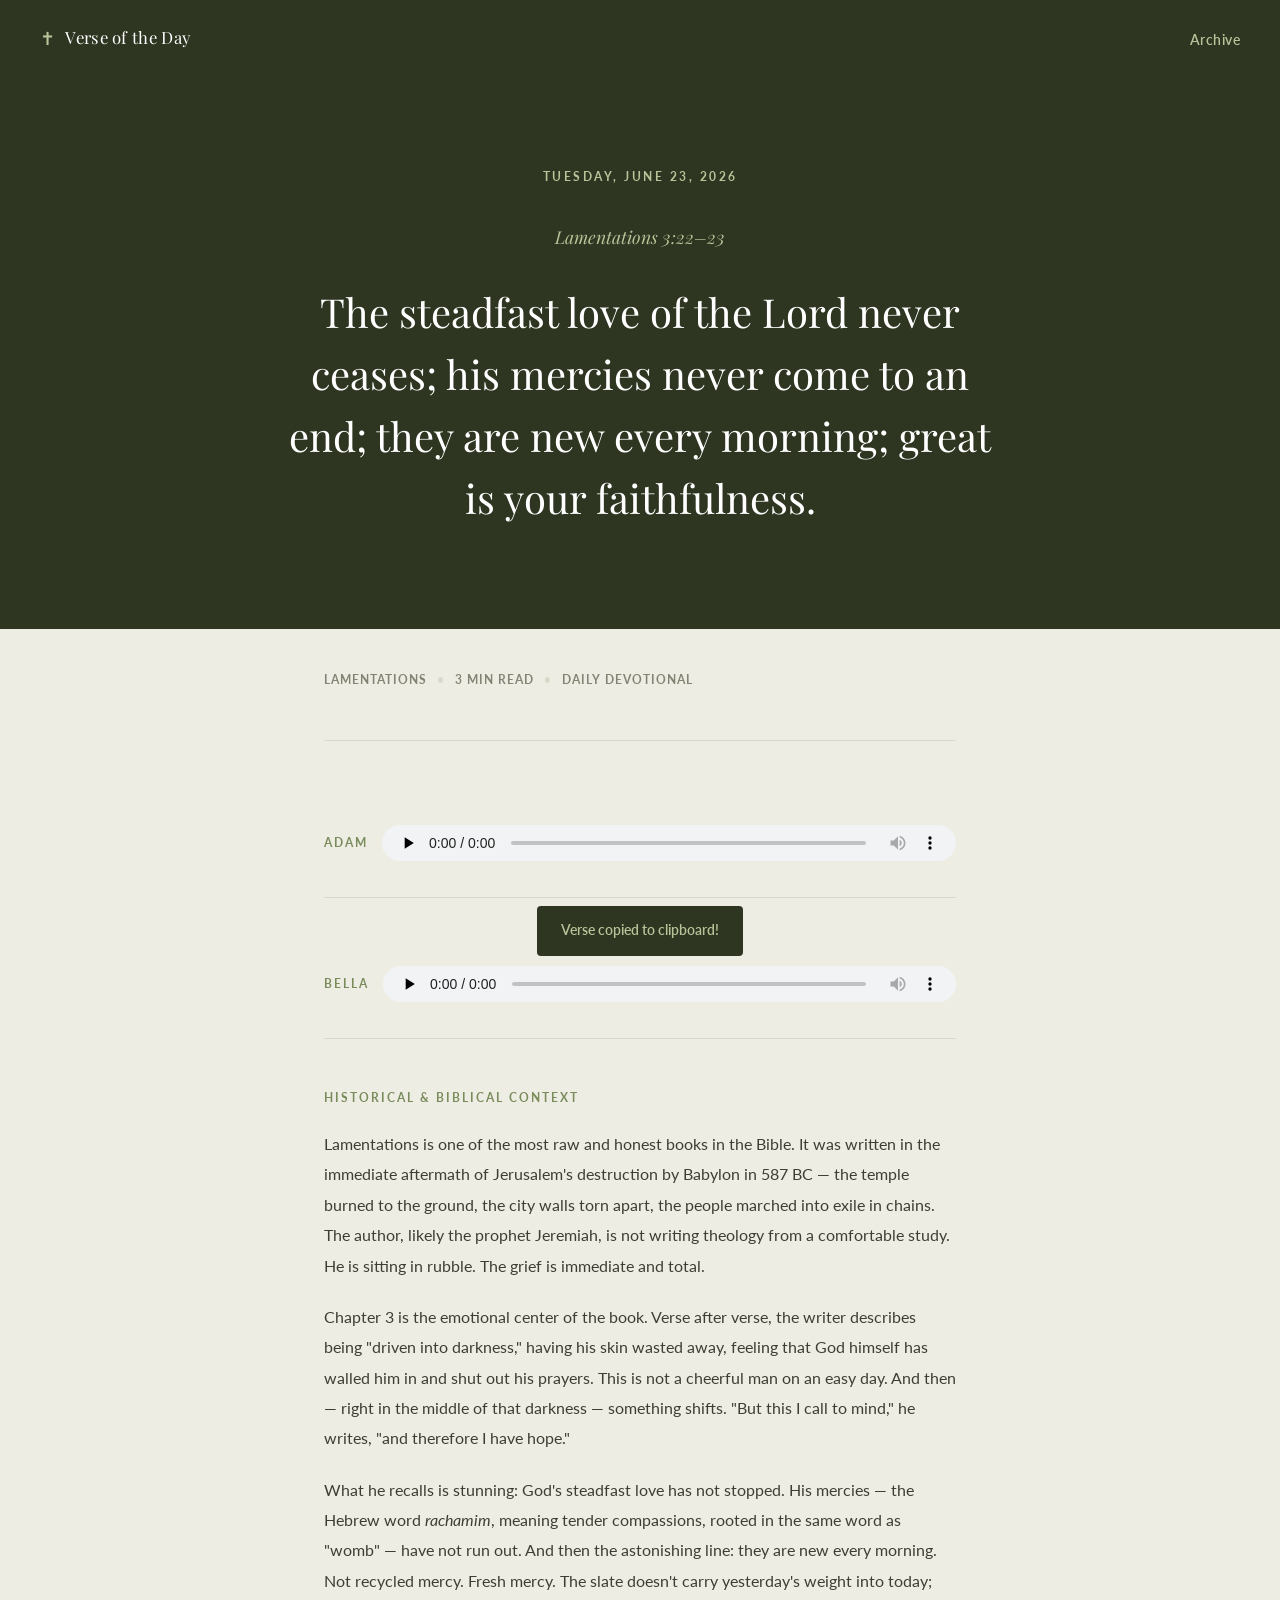
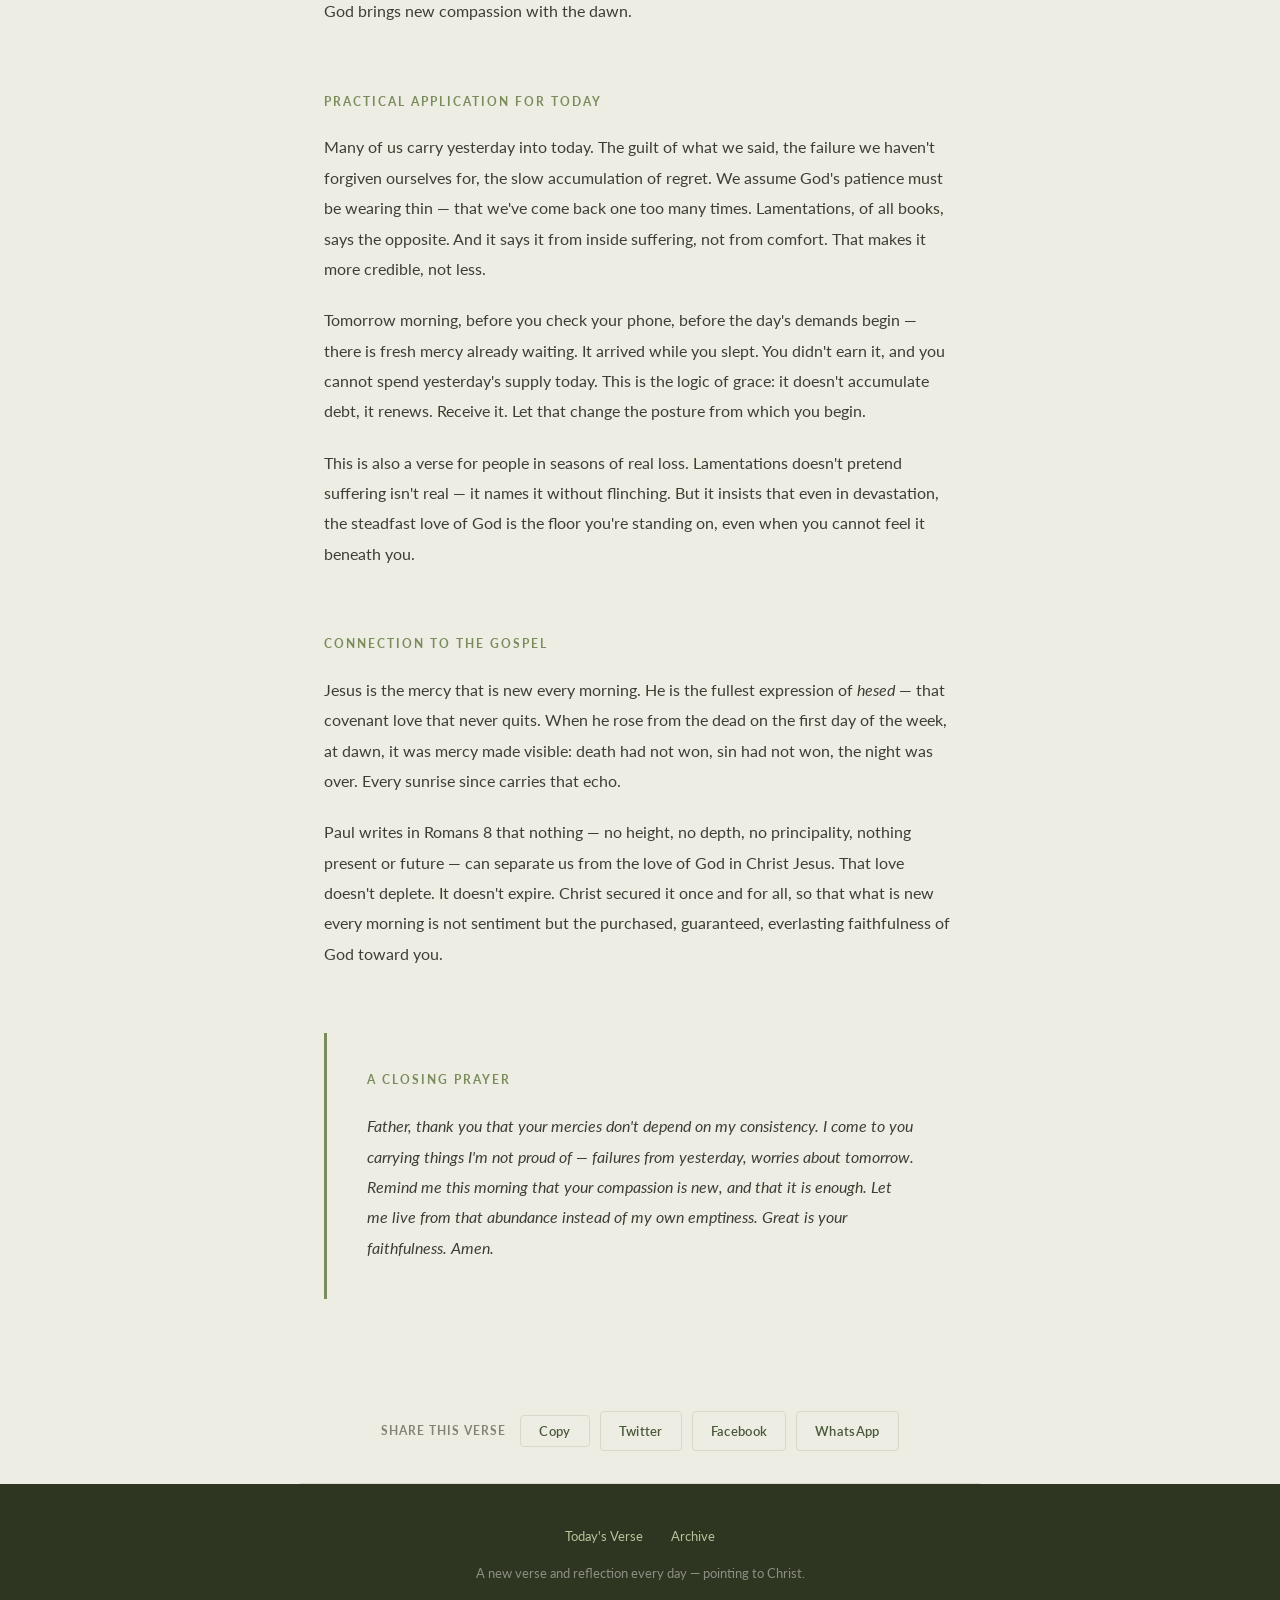
==== commit 38e4d566: "feat: add Bella female TTS voice to Tuesday article" ====
--- a/verses/2026-06-23.html
+++ b/verses/2026-06-23.html
@@ -41,9 +41,15 @@
       </div>
 
       <div class="audio-player">
-        <span class="audio-label">Listen</span>
+        <span class="audio-label">Adam</span>
         <audio controls preload="none">
           <source src="../audio/2026-06-23.mp3" type="audio/mpeg">
+        </audio>
+      </div>
+      <div class="audio-player">
+        <span class="audio-label">Bella</span>
+        <audio controls preload="none">
+          <source src="../audio/2026-06-23-bella.mp3" type="audio/mpeg">
         </audio>
       </div>
       <div class="article-body">
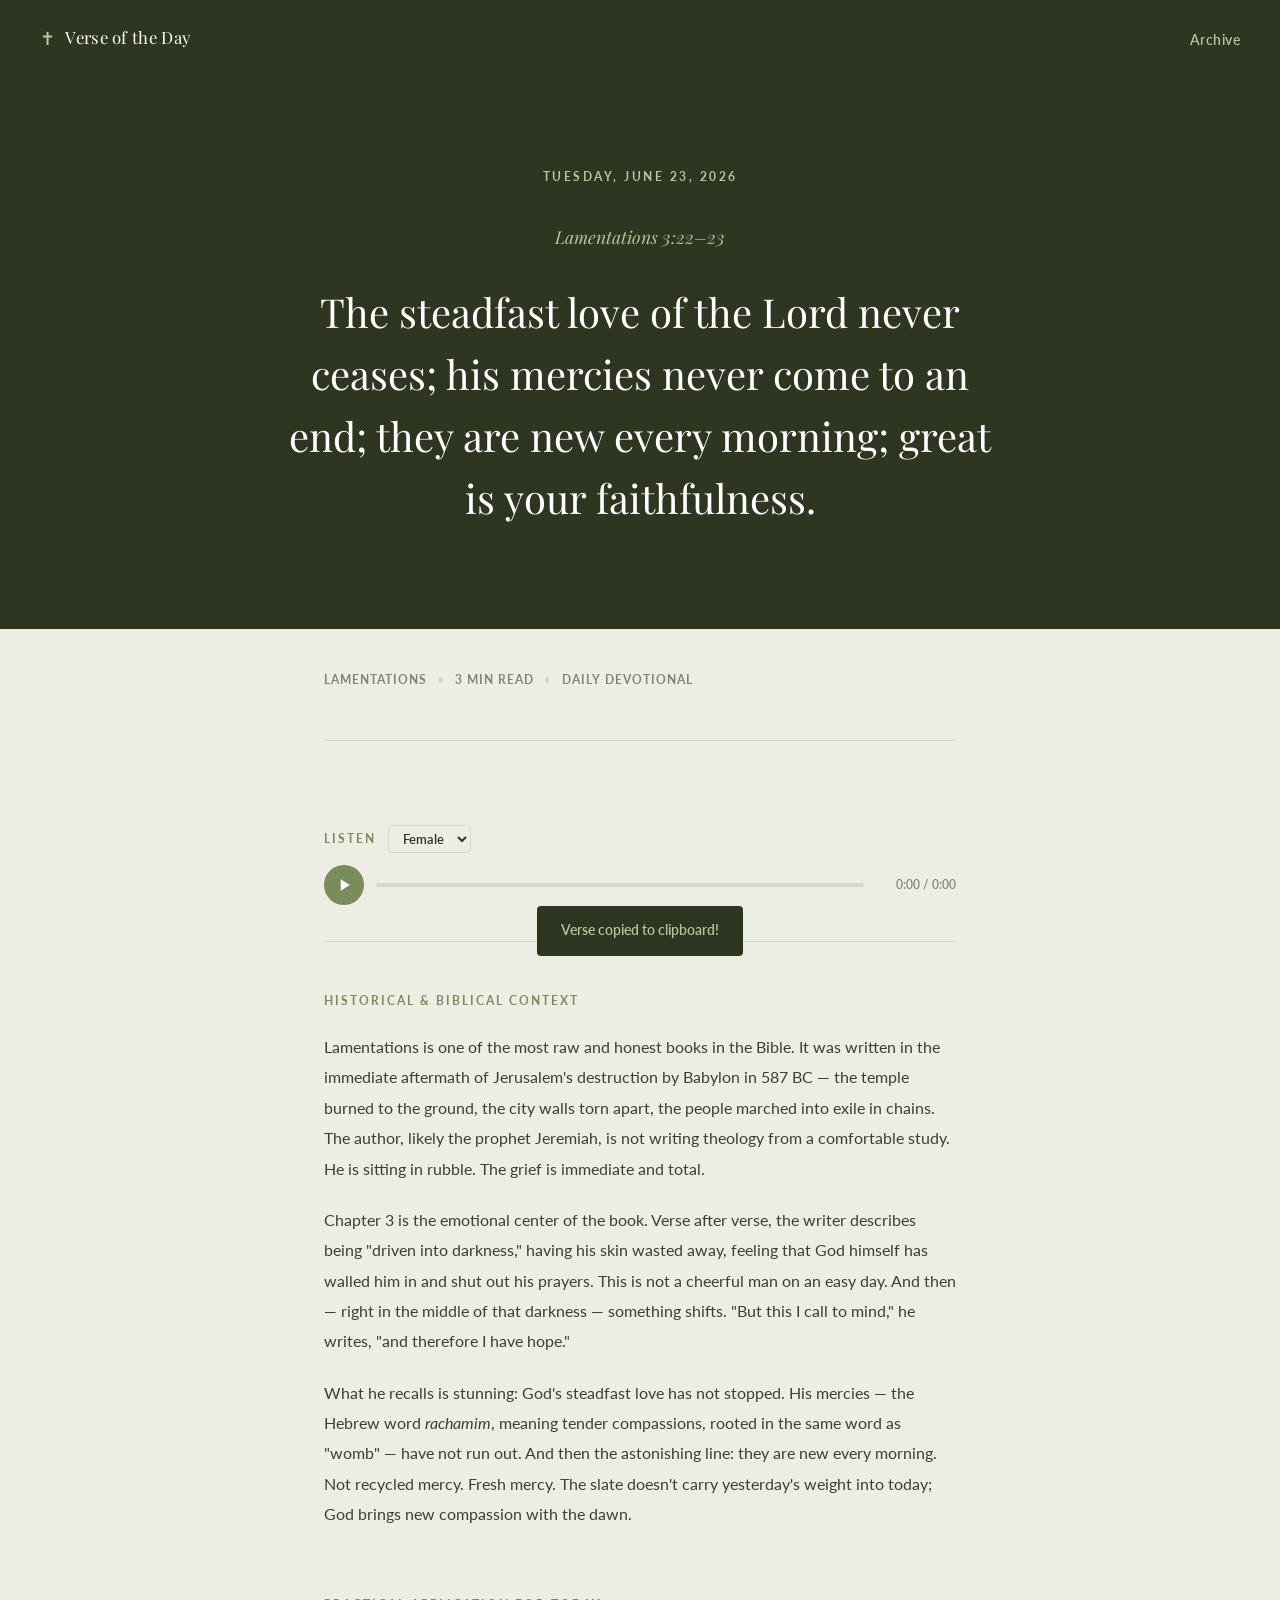
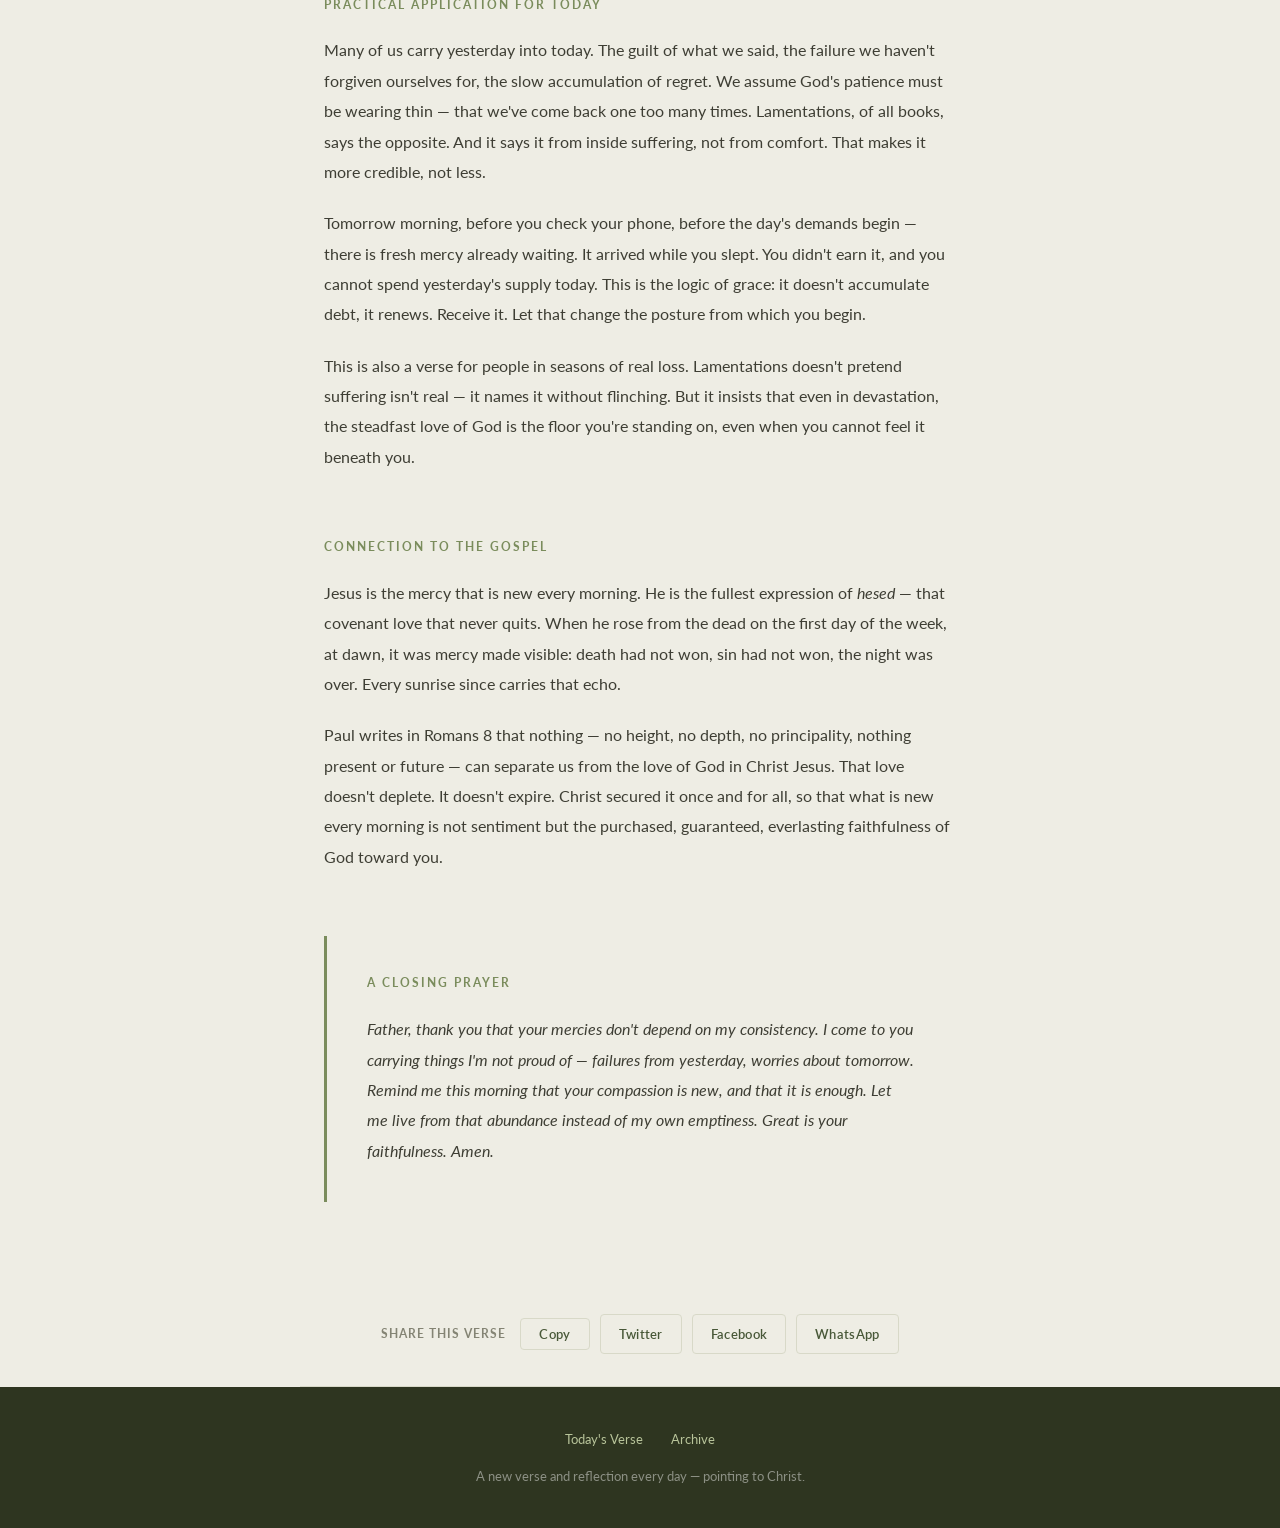
==== commit d6776bd8: "feat: custom audio player with voice dropdown and progress bar" ====
--- a/verses/2026-06-23.html
+++ b/verses/2026-06-23.html
@@ -40,15 +40,25 @@
         <span>Daily Devotional</span>
       </div>
 
-      <div class="audio-player">
-        <span class="audio-label">Adam</span>
-        <audio controls preload="none">
-          <source src="../audio/2026-06-23.mp3" type="audio/mpeg">
-        </audio>
-      </div>
-      <div class="audio-player">
-        <span class="audio-label">Bella</span>
-        <audio controls preload="none">
+      <div class="audio-player-custom" id="player">
+        <div class="player-row player-top">
+          <span class="player-label">Listen</span>
+          <select class="voice-select" id="voiceSelect" onchange="switchVoice()">
+            <option value="../audio/2026-06-23-bella.mp3" selected>Female</option>
+            <option value="../audio/2026-06-23.mp3">Male</option>
+          </select>
+        </div>
+        <div class="player-row player-controls">
+          <button class="play-btn" id="playBtn" onclick="togglePlay()" aria-label="Play">
+            <svg id="iconPlay" viewBox="0 0 24 24" fill="currentColor"><path d="M8 5v14l11-7z"/></svg>
+            <svg id="iconPause" viewBox="0 0 24 24" fill="currentColor" style="display:none"><path d="M6 19h4V5H6v14zm8-14v14h4V5h-4z"/></svg>
+          </button>
+          <div class="player-progress" id="progressBar" onclick="seekAudio(event)">
+            <div class="player-progress-fill" id="progressFill"></div>
+          </div>
+          <span class="player-time" id="timeDisplay">0:00 / 0:00</span>
+        </div>
+        <audio id="audioEl" preload="none">
           <source src="../audio/2026-06-23-bella.mp3" type="audio/mpeg">
         </audio>
       </div>
@@ -119,6 +129,58 @@
 
   <div class="toast" id="toast">Verse copied to clipboard!</div>
   <script>
+    const audio = document.getElementById('audioEl');
+    const playBtn = document.getElementById('playBtn');
+    const iconPlay = document.getElementById('iconPlay');
+    const iconPause = document.getElementById('iconPause');
+    const progressFill = document.getElementById('progressFill');
+    const timeDisplay = document.getElementById('timeDisplay');
+
+    function fmt(s) {
+      const m = Math.floor(s / 60);
+      return m + ':' + String(Math.floor(s % 60)).padStart(2, '0');
+    }
+
+    function togglePlay() {
+      audio.paused ? audio.play() : audio.pause();
+    }
+
+    audio.addEventListener('play', () => {
+      iconPlay.style.display = 'none';
+      iconPause.style.display = 'block';
+    });
+    audio.addEventListener('pause', () => {
+      iconPlay.style.display = 'block';
+      iconPause.style.display = 'none';
+    });
+    audio.addEventListener('timeupdate', () => {
+      if (!audio.duration) return;
+      progressFill.style.width = (audio.currentTime / audio.duration * 100) + '%';
+      timeDisplay.textContent = fmt(audio.currentTime) + ' / ' + fmt(audio.duration);
+    });
+    audio.addEventListener('ended', () => {
+      iconPlay.style.display = 'block';
+      iconPause.style.display = 'none';
+      progressFill.style.width = '0%';
+    });
+
+    function seekAudio(e) {
+      const bar = document.getElementById('progressBar');
+      const rect = bar.getBoundingClientRect();
+      audio.currentTime = ((e.clientX - rect.left) / rect.width) * audio.duration;
+    }
+
+    function switchVoice() {
+      const src = document.getElementById('voiceSelect').value;
+      const wasPlaying = !audio.paused;
+      audio.pause();
+      audio.src = src;
+      audio.load();
+      progressFill.style.width = '0%';
+      timeDisplay.textContent = '0:00 / 0:00';
+      if (wasPlaying) audio.play();
+    }
+
     function copyVerse() {
       const text = '"The steadfast love of the Lord never ceases; his mercies never come to an end; they are new every morning." — Lamentations 3:22–23';
       navigator.clipboard.writeText(text).then(() => {
--- a/css/style.css
+++ b/css/style.css
@@ -187,28 +187,91 @@
 .article-body { padding: 0; }
 
 /* ===== AUDIO PLAYER ===== */
-.audio-player {
-  display: flex;
-  align-items: center;
-  gap: 14px;
+.audio-player-custom {
   padding: 20px 0 36px;
   border-bottom: 1px solid var(--border);
   margin-bottom: 48px;
-}
-
-.audio-label {
+  display: flex;
+  flex-direction: column;
+  gap: 12px;
+}
+
+.player-row {
+  display: flex;
+  align-items: center;
+  gap: 12px;
+}
+
+.player-label {
   font-size: 0.72rem;
   font-weight: 700;
   letter-spacing: 2px;
   text-transform: uppercase;
   color: var(--olive);
+}
+
+.voice-select {
+  font-family: var(--font-sans);
+  font-size: 0.8rem;
+  font-weight: 600;
+  color: var(--forest);
+  background: var(--cream);
+  border: 1px solid var(--border);
+  border-radius: 4px;
+  padding: 4px 10px;
+  cursor: pointer;
+  outline: none;
+  transition: border-color 0.15s;
+}
+
+.voice-select:focus { border-color: var(--olive); }
+
+.play-btn {
+  width: 40px;
+  height: 40px;
+  border-radius: 50%;
+  background: var(--olive);
+  border: none;
+  cursor: pointer;
+  display: flex;
+  align-items: center;
+  justify-content: center;
+  flex-shrink: 0;
+  transition: background 0.15s ease;
+}
+
+.play-btn:hover { background: var(--forest); }
+
+.play-btn svg {
+  width: 20px;
+  height: 20px;
+  color: var(--white);
+}
+
+.player-progress {
+  flex: 1;
+  height: 4px;
+  background: var(--border);
+  border-radius: 2px;
+  cursor: pointer;
+  position: relative;
+}
+
+.player-progress-fill {
+  height: 100%;
+  background: var(--olive);
+  border-radius: 2px;
+  width: 0%;
+  transition: width 0.1s linear;
+}
+
+.player-time {
+  font-size: 0.75rem;
+  font-weight: 600;
+  color: var(--text-muted);
   white-space: nowrap;
-}
-
-.audio-player audio {
-  flex: 1;
-  height: 36px;
-  accent-color: var(--olive);
+  min-width: 80px;
+  text-align: right;
 }
 
 /* ===== ARTICLE SECTIONS ===== */
